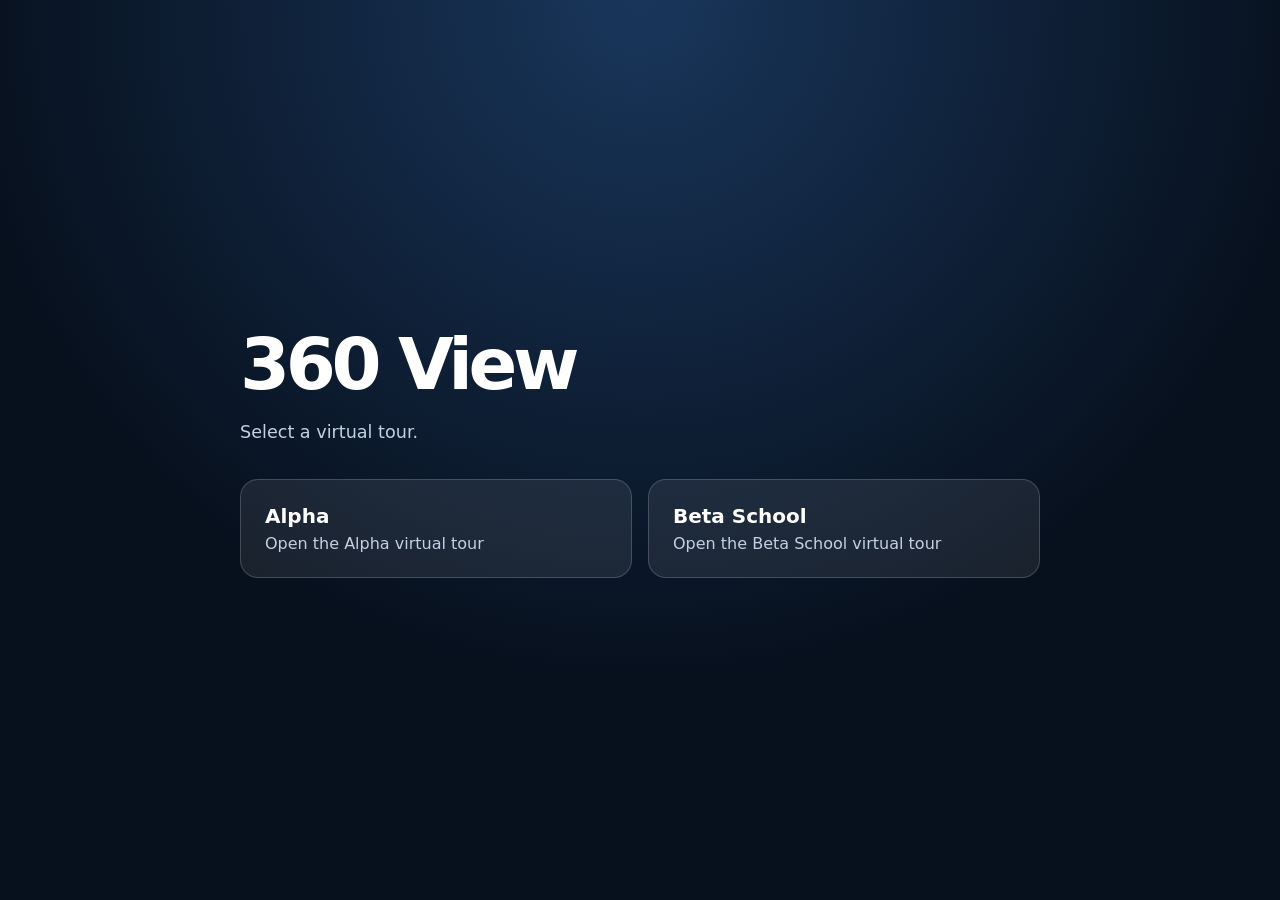
==== index.html @ a5da01e6 ". ." ====
<!doctype html>
<html lang="en">
<head>
  <meta charset="utf-8">
  <meta name="viewport" content="width=device-width, initial-scale=1">
  <meta name="description" content="Virtual tour directory">
  <title>360 View | Virtual Tours</title>
  <style>
    :root { color-scheme: dark; font-family: Inter, ui-sans-serif, system-ui, sans-serif; }
    * { box-sizing: border-box; }
    body { align-items: center; background: radial-gradient(circle at top, #19365b, #07101d 62%); display: flex; margin: 0; min-height: 100vh; padding: 32px; }
    main { margin: auto; max-width: 800px; width: 100%; }
    h1 { font-size: clamp(2.2rem, 6vw, 4.5rem); letter-spacing: -.06em; margin: 0 0 12px; }
    p { color: #c3d1e2; font-size: 1.1rem; line-height: 1.6; margin: 0 0 32px; }
    .tours { display: grid; gap: 16px; grid-template-columns: repeat(auto-fit, minmax(230px, 1fr)); }
    a { background: rgba(255,255,255,.08); border: 1px solid rgba(255,255,255,.18); border-radius: 18px; color: #fff; display: block; padding: 24px; text-decoration: none; transition: background .2s, transform .2s; }
    a:hover, a:focus-visible { background: rgba(72,157,255,.25); transform: translateY(-3px); }
    strong, span { display: block; } strong { font-size: 1.25rem; margin-bottom: 6px; } span { color: #c3d1e2; }
  </style>
</head>
<body>
  <main>
    <h1>360 View</h1>
    <p>Select a virtual tour.</p>
    <nav class="tours" aria-label="Virtual tours">
      <a href="alpha/"><strong>Alpha</strong><span>Open the Alpha virtual tour</span></a>
      <a href="beta/"><strong>Beta School</strong><span>Open the Beta School virtual tour</span></a>
    </nav>
  </main>
</body>
</html>
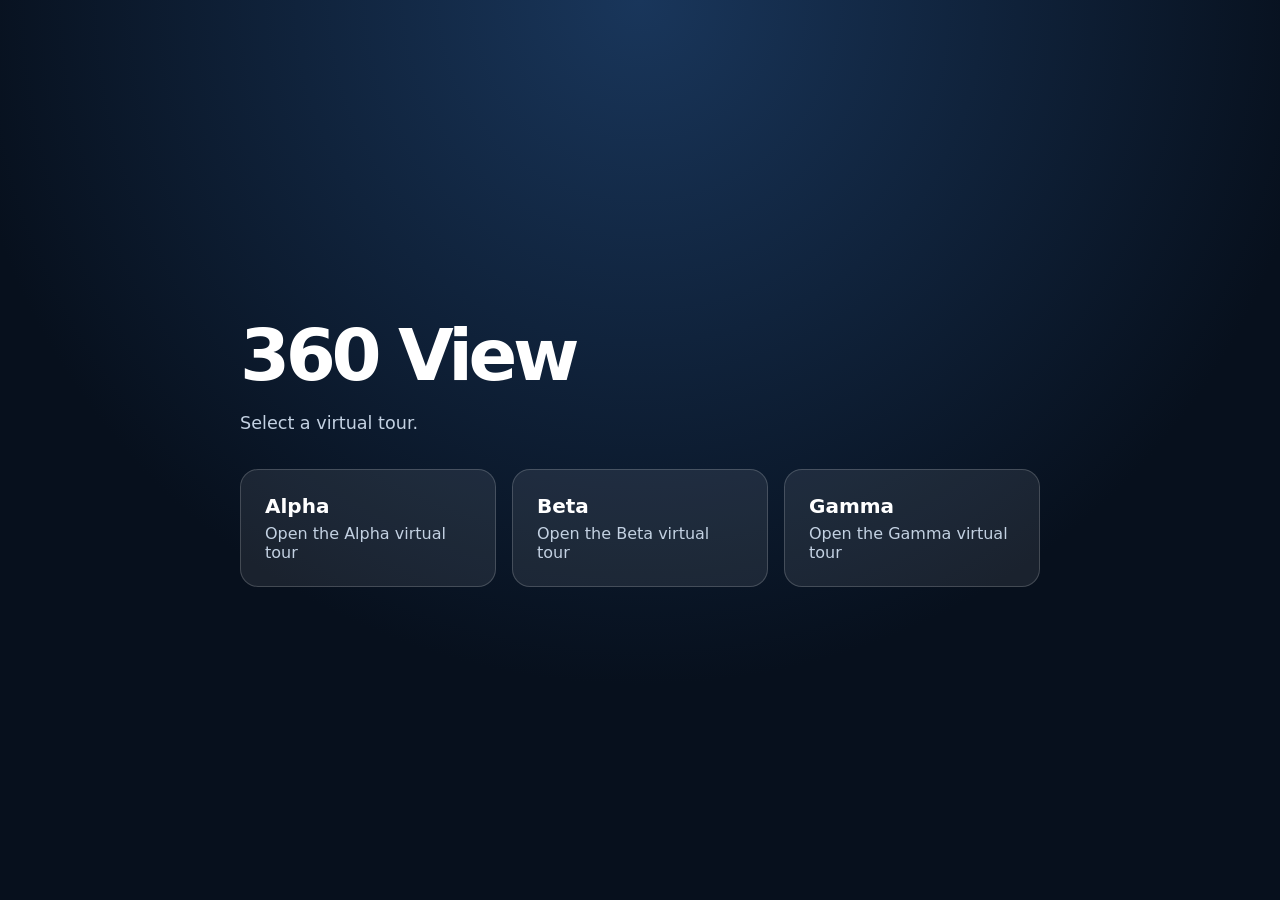
==== commit c8005f12: "." ====
--- a/index.html
+++ b/index.html
@@ -23,8 +23,11 @@
     <h1>360 View</h1>
     <p>Select a virtual tour.</p>
     <nav class="tours" aria-label="Virtual tours">
+      <!-- TOUR_CARDS_START -->
       <a href="alpha/"><strong>Alpha</strong><span>Open the Alpha virtual tour</span></a>
-      <a href="beta/"><strong>Beta School</strong><span>Open the Beta School virtual tour</span></a>
+      <a href="beta/"><strong>Beta</strong><span>Open the Beta virtual tour</span></a>
+      <a href="gamma/"><strong>Gamma</strong><span>Open the Gamma virtual tour</span></a>
+      <!-- TOUR_CARDS_END -->
     </nav>
   </main>
 </body>
